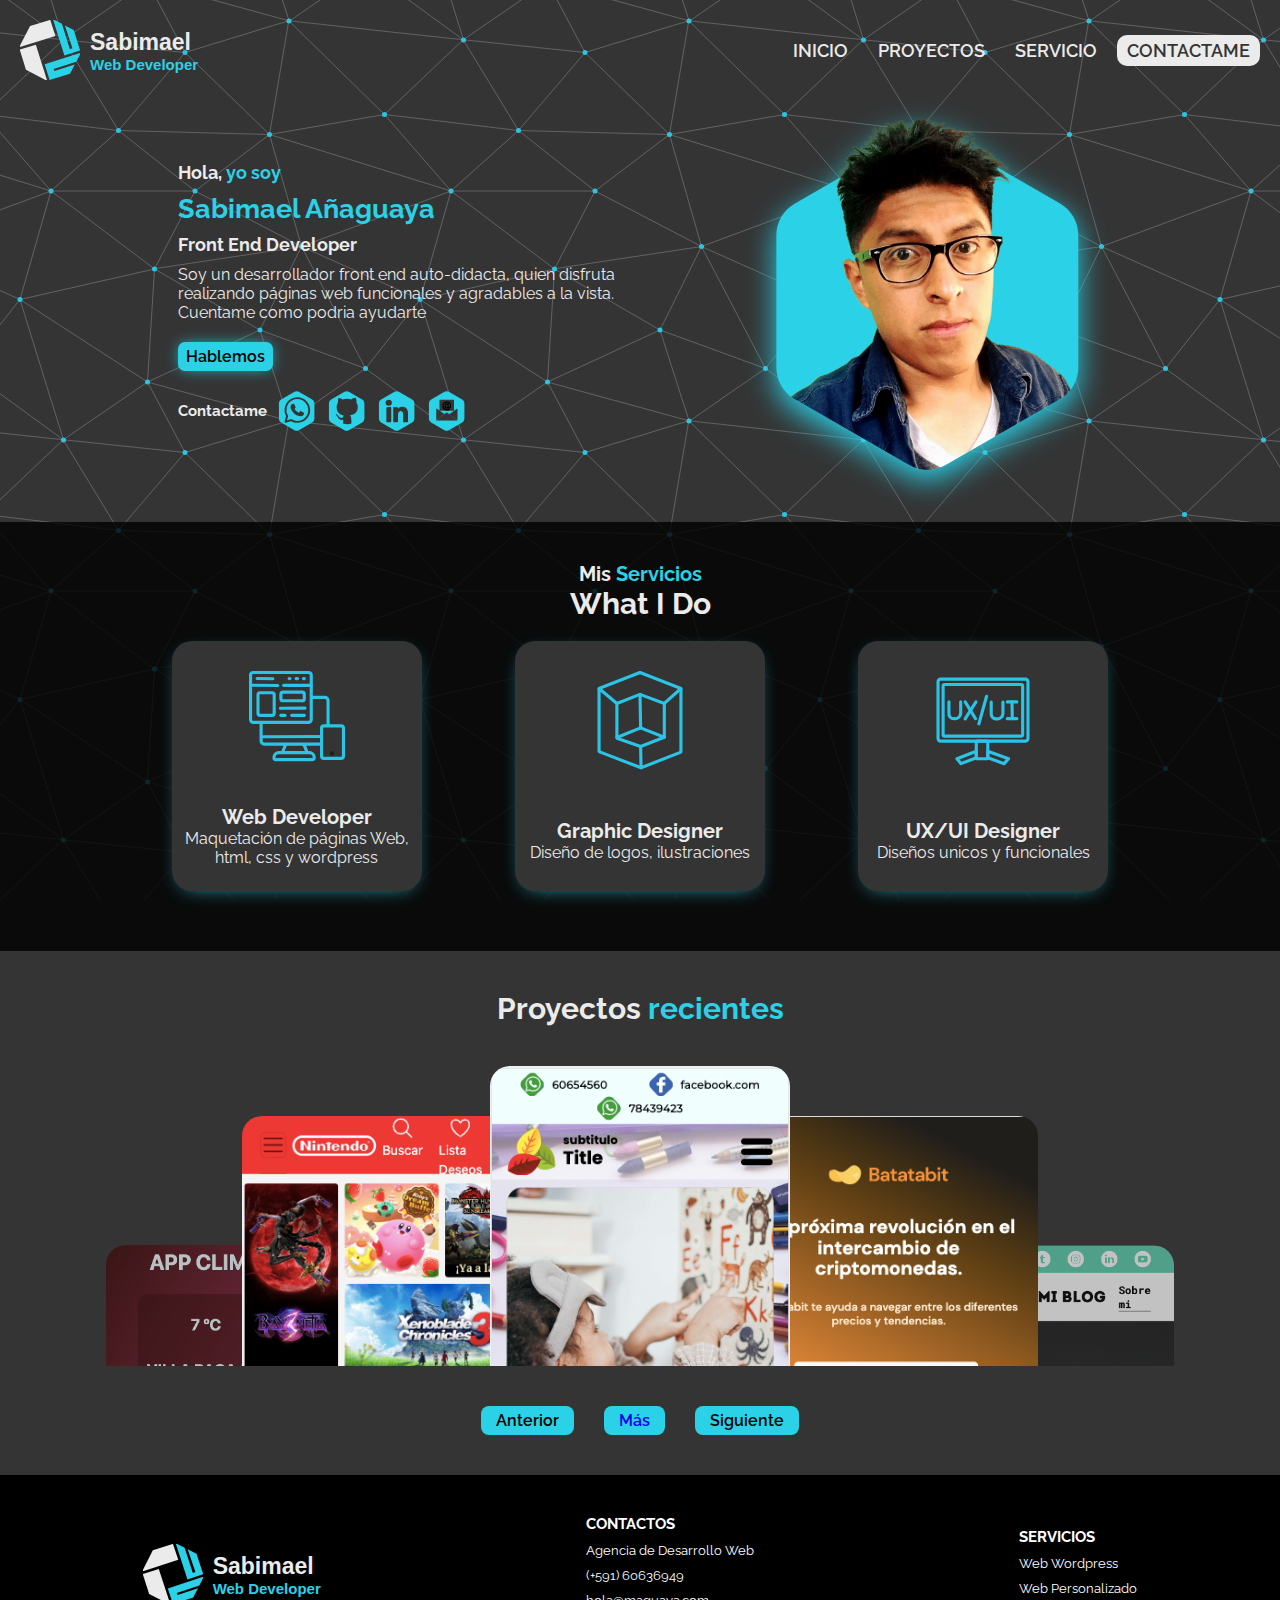
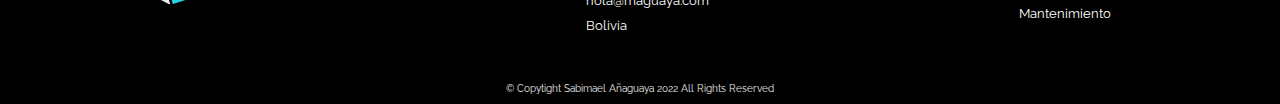
==== index.html @ b4f77e20 "Add files via upload" ====
<!DOCTYPE html>
<html lang="en">
<head>
    <meta charset="UTF-8">
    <meta http-equiv="X-UA-Compatible" content="IE=edge">
    <meta name="viewport" content="width=device-width, initial-scale=1.0">
    <meta name="keywords" content="Sabimael, desarrollador web, frontend developer,diseño web, web design, desarrollo web, Maguaya, creación páginas web, página web"/>
    <meta name="author" content="Sabimael">
    <meta name="description" content="Hola, mi nombre es Sabimael Añaguaya y soy desarrollador front end auto-didacta, disfruto realizandopaginas web funcionales y agradables">
    <meta name="copyright" content="Sabimael Añaguaya" />
    <link rel="canonical" href="https://sabimael.com"/>
    <meta name="robots" content="follow"/>
    <meta name="robots" content="index"/>

    <link rel="icon" type="image/svg" href="./assets/icons/logo.svg"/>
    <link rel="stylesheet" href="main.css">
    <title>Sabimael | Web Developer</title>
</head>

<body>
    <div class="content_loader">
        <img src="./assets/icons/logo.svg" alt="">
    </div>
    <header class="container">
        <nav class="navbar">
            <my-logo 
                img="./assets/icons/logo.svg"
                title="Sabimael"
                subtitle="Web Developer">
            </my-logo>
            <sa-navlist>
                    <li slot="list">
                        <a class="list-link" href="./index.html">INICIO</a>
                    </li>
                    <li slot="list">
                        <a class="list-link" href="./pages/proyectos.html">PROYECTOS</a>
                    </li>
                    <li slot="list">
                        <a class="list-link" href="./pages/MAGUAYA/maguaya.html">SERVICIO</a>
                    </li>
                    <li slot="list">
                        <a class="list-link contactame" href="https://api.whatsapp.com/send?phone=59160636949&text=Hola!,Sabimael me gustaria saber mas sobre tu trabajo">CONTACTAME</a>
                    </li>
                
            </sa-navlist>
        </nav>
    </header>


    <main class="main-container">
        <section class="hero-container">

            <article class="introduce-container">

                <div class="introduce-content">
                    <h3>Hola, <span class="color-font">yo soy</span></h3>
                    <h1>Sabimael Añaguaya</h1>
                    <h3>Front End Developer</h3>
                    <p>Soy un desarrollador front end auto-didacta, quien disfruta realizando páginas web funcionales y agradables a la vista. Cuentame como podria ayudarte</p>
                    
                </div>

                <button>Hablemos</button>

                <div class="social-container">
                    <h2>Contactame</h2>
                    
                    <a class="jump" href="https://api.whatsapp.com/send?phone=59160636949&text=Hola!,Sabimael me gustaria saber mas sobre tu trabajo">
                        <bg-icon img="./assets/icons/whatsapp.svg" ></bg-icon>
                    </a>
                    <a class="jump1" href="https://github.com/SabimaelAnaguaya">
                        <bg-icon img="./assets/icons/github.svg" ></bg-icon>
                    </a>
                    <a class="jump2" href="https://www.linkedin.com/in/sabimael">
                        <bg-icon img="./assets/icons/linkedin.svg" ></bg-icon>
                    </a>
                    <a class="jump3" href="mailto:sabimael.anaguaya@gmail.com">
                        <bg-icon img="./assets/icons/mail.svg" ></bg-icon>
                    </a>
                    
                </div>
            </article>
            <picture class="image-perfil">
                <img-perfil img="./assets/images/photo-perfil.png"></img-perfil>
            </picture>
        </section>
       
        <section class="services-container">
            <h4>Mis <span class="color-font">Servicios</span></h4>
            <h2>What I Do</h2>
            <section class="cards-service-container">
                <card-serv
                    img = "./assets/icons/webdevelopericon.svg"
                    title="Web Developer"
                >Maquetación de páginas Web, html, css y wordpress</card-serv>
                <card-serv
                    img="./assets/icons/graphic.svg"
                    title="Graphic Designer"
                >Diseño de logos, ilustraciones</card-serv>
                <card-serv 
                    img="./assets/icons/uxui.svg"
                    title="UX/UI Designer"
                >Diseños unicos y funcionales</card-serv>
            </section>
        </section>

        <section class="projects-container">
            <h2>Proyectos <span class="color-font">recientes</span></h2>
            
            <div id="carousel" class="carousel">

                <div id='iten_1' class="hideLeft">
                    <img src="./assets/images/BurgosMarka.png">
                </div>
         
                <div id='item_2' class="prevLeftSecond">
                    <img src="./assets/images/appClima.png">
                </div>
         
               <div id='item_3' class="prev">
                 <img src="./assets/images/clonNintendo.png">
               </div>
         
               <div id='item_4' class="selected">
                 <img src="./assets/images/centroInfantil.png">
               </div>
         
               <div id='item_5' class="next">
                 <img src="./assets/images/mobileFirst.png">
               </div>
         
               <div id='item_6' class="nextRightSecond">
                 <img src="./assets/images/portafolioPlantilla.png">
               </div>
         
               <div id='item_7' class="hideRight">
                 <img src="./assets/images/dls-web.png">
               </div>
         
               <div id='item_8' class="hideRight">
                 <img src="./assets/images/Instituto.png">
               </div>
         
             </div>
         
             <div class="buttons">
               <button id="prev">Anterior</button>
               <button><a href="./pages/proyectos.html">Más</a></button>
               <button id="next">Siguiente</button>
             </div>
        </section>
    </main>


    <footer class="footer-container">
        <section >
            <div class="resume">
                <my-logo class="footer-logo"
                img="./assets/icons/logo.svg"
                title="Sabimael"
                subtitle="Web Developer"
                ></my-logo>
                <div class="foot-nav">
                    <h3>CONTACTOS</h3>
                    <p>
                        <a href="">
                            Agencia de Desarrollo Web
                        </a>
                    </p>
                    <a href="https://api.whatsapp.com/send?phone=59160636949&text=Hola!,Sabimael me gustaria saber mas sobre tu trabajo">(+591) 60636949</a>
                    <a href="mailto:sabimael.anaguaya@gmail.com" >hola@maguaya.com</a>
                    <p>Bolivia</p>
                </div>

                <div class="foot-nav">
                    <h3>SERVICIOS</h3>
                    <a href="./pages/MAGUAYA/maguaya.html">Web Wordpress</a>
                    <a href="./pages/MAGUAYA/maguaya.html">Web Personalizado</a>
                    <a href="./pages/MAGUAYA/maguaya.html">Mantenimiento</a>
                </div>

            </div>
        </section>
        <section class="copyright">
            <p>© Copytight Sabimael Añaguaya 2022 All Rights Reserved</p>
        </section>
    </footer>
    <script src="./scripts/carousel.js"></script>
    <script src="./scripts/observador.js"></script>
    <script src="./main.js" type="module"></script>
</body>
</html>
---- main.css ----
@import url('https://fonts.googleapis.com/css2?family=Raleway:wght@400;500;600;700&display=swap');
@import url('./styles/carousel.css');
@import url('./styles/project.css');
:root{
    --primary: #ebebeb;
    --secondary: #343434;
    --enfasis: #2bd1e7;
}
*{
    margin: 0;
    padding: 0;
    box-sizing: border-box;
}
html{
    font-family: 'Raleway', sans-serif;
    font-size: 62.5%;
    color:var(--primary);
}
 ul{
    list-style: none;
 }

a{
    text-decoration: none;
}

body{
    position:absolute;
    width:100%;
    height:100vh;
    background-color: var(--secondary);
    background-attachment: fixed;
    
    background-color: #343434;
    background-image: url("data:image/svg+xml,%3Csvg xmlns='http://www.w3.org/2000/svg' width='400' height='400' viewBox='0 0 800 800'%3E%3Cg fill='none'           stroke='%23EBEBEB' stroke-width='.5'%3E%3Cpath d='M769 229L1037 260.9M927 880L731 737 520 660 309 538 40 599 295 764 126.5 879.5 40 599-197 493 102 382-31 229 126.5 79.5-69-63'/%3E%3Cpath d='M-31 229L237 261 390 382 603 493 308.5 537.5 101.5 381.5M370 905L295 764'/%3E%3Cpath d='M520 660L578 842 731 737 840 599 603 493 520 660 295 764 309 538 390 382 539 269 769 229 577.5 41.5 370 105 295 -36 126.5 79.5 237 261 102 382 40 599 -69 737 127 880'/%3E%3Cpath d='M520-140L578.5 42.5 731-63M603 493L539 269 237 261 370 105M902 382L539 269M390 382L102 382'/%3E%3Cpath d='M-222 42L126.5 79.5 370 105 539 269 577.5 41.5 927 80 769 229 902 382 603 493 731 737M295-36L577.5 41.5M578 842L295 764M40-201L127 80M102 382L-261 269'/%3E%3C/g%3E%3Cg            fill='%232BC4E7'%3E%3Ccircle            cx='769' cy='229' r='5'/%3E%3Ccircle cx='539' cy='269' r='5'/%3E%3Ccircle cx='603' cy='493' r='5'/%3E%3Ccircle cx='731' cy='737' r='5'/%3E%3Ccircle cx='520' cy='660' r='5'/%3E%3Ccircle cx='309' cy='538' r='5'/%3E%3Ccircle cx='295' cy='764' r='5'/%3E%3Ccircle cx='40' cy='599' r='5'/%3E%3Ccircle cx='102' cy='382' r='5'/%3E%3Ccircle cx='127' cy='80' r='5'/%3E%3Ccircle cx='370' cy='105' r='5'/%3E%3Ccircle cx='578' cy='42' r='5'/%3E%3Ccircle cx='237' cy='261' r='5'/%3E%3Ccircle cx='390' cy='382' r='5'/%3E%3C/g%3E%3C/svg%3E");
}


img-perfil{
    --bg-perfil: var(--enfasis);
    filter: drop-shadow(0px 10px 15px var(--enfasis));
}

/* =============================
CONTENT LOADER
================================ */


.content_loader{
    width:100%;
    height:100vh;
    position: fixed;
    z-index: 1001;
    background-color: var(--secondary);
    display: flex;
    justify-content: center;
    align-items: center;
}

.content_loader > img{
    width: 100px;
}

/* =============================
        HEADER SECTION
=============================== */

.navbar{
    width: 100%;
    padding: 20px;
    display: flex;
    justify-content: space-between;
    align-items: center;
    position: absolute;
}

my-logo{
    --title-color: var(--primary);
    --subtitle-color: var(--enfasis);
}
.navbar sa-navlist{
    --bg-list: var(--secondary);
    --bg-lines: var(--primary);
}

.navbar sa-navlist .list-link{
    color: var(--primary);
    border-radius: 10px;
    padding: 5px 10px;
}

.navbar sa-navlist .list-link:hover{
    color: var(--secondary);
    background: var(--primary);
}


.navbar sa-navlist .contactame{
    color: var(--secondary);
    background: var(--primary);
}

.navbar sa-navlist .contactame:hover{
    color: var(--secondary);
    background: var(--enfasis);
}

/* =============================
        MAIN SECTION
=============================== */
.main-container{
    display: flex;
    flex-direction: column;
    align-items: center;
}
.hero-container{
    width: 100%;
    padding:120px 20px 50px 20px;
    max-width: 1050px;
    display: flex;
    flex-wrap: wrap-reverse;
    justify-content: space-around;
    align-items: center;
    gap: 40px;
}

.introduce-container{
    width: 100%;
    min-width: 200px;
    max-width: 450px;
}

.introduce-content{
    display: flex;
    flex-direction: column;
    gap: 10px;
}

.introduce-content h3{
    font-size: 1.8rem;
}

.color-font{
    color: var(--enfasis);
}

.introduce-content h1{
    font-size: 2.7rem;
    color: var(--enfasis);
}

.introduce-content p{
    font-size: 1.6rem;
}

.introduce-container button{
    font-family: inherit;
    font-weight: 600;
    font-size: 1.6rem;
    padding: 5px 8px;
    background-color: var(--enfasis);
    border: none;
    border-radius: 7px;
    margin-top: 20px;
    box-shadow: 0px 0px 15px -3px var(--enfasis);
}

/* ============================= */

.image-perfil{
    width: 100%;
    min-width: 220px;
    max-width: 350px;
}

.image-perfil img{
    width: 100%;
}

/* ====================== */

.social-container{
    height: 40px;
    margin-top: 20px;
    display: flex;
    align-items: center;
    gap: 10px;
}
.social-container a{
    height: 100%;
}

bg-icon{
    --bg-color: var(--enfasis);
}

.jump{
    animation: jump infinite 3s;
    animation-delay: 0s;
}
.jump1{
    animation: jump infinite 3s;
    animation-delay: .5s;
}
.jump2{
    animation: jump infinite 3s;
    animation-delay: 1s;
}
.jump3{
    animation: jump infinite 3s;
    animation-delay: 1.5s;
}



/* =========================
SERVICES SECTION
=========================== */

card-serv{
    opacity: 0;
    transform: translateX(-100px);
    transition: all .5s ease;
}

.services-container{
    width: 100%;
    background: rgba(0, 0, 0, 0.8);
    padding: 40px 20px;
    text-align: center;
}

.services-container > h2{
    font-size: 3rem;
}

.services-container > h4{
    font-size: 2rem;
}
.cards-service-container{
    width: 100%;
    padding:20px;
    max-width: 1050px;
    display: flex;
    flex-wrap: wrap;
    gap: 20px;
    justify-content: space-around;
    margin: auto;
}

/* =================================
    PROJECTS SECTION
==================================== */

.projects-container{
    width: 100%;
    padding: 40px 20px;
    text-align: center;
}

.projects-container > h2{
    font-size: 3rem;
    margin-bottom: 40px;
}


/* =================================
    FOOTER CONTAINER
==================================== */

.footer-container{
    width: 100%;
    position: relative;
    background: black;
    
}

.resume{
    display: flex;
    flex-wrap: wrap;
    padding: 40px 20px;
    gap: 20px;
    align-items: center;
    justify-content: space-around;
}
.foot-nav{
    width: fit-content;
    display: flex;
    flex-direction: column;
    gap: 10px;
    font-size: 1.3rem;
    color: white;   
}

.foot-nav a{
    color: white;
    cursor: pointer;
}



.copyright{
    width: 100%;
    display: flex;
    justify-content: center;
    align-items: center;
    padding: 10px 20px;
    background: black;
}

.show{
    opacity: 1;
    transform: translateX(0);
    transition: all .5s ease;
}


@keyframes jump {
    0%{
        transform: translateY(0);
    }
    50%{
        transform: translateY(-10px);
    }
    70%{
        transform: translateY(-11px);
    }
    100%{
        transform: translateY(0);
    }
}
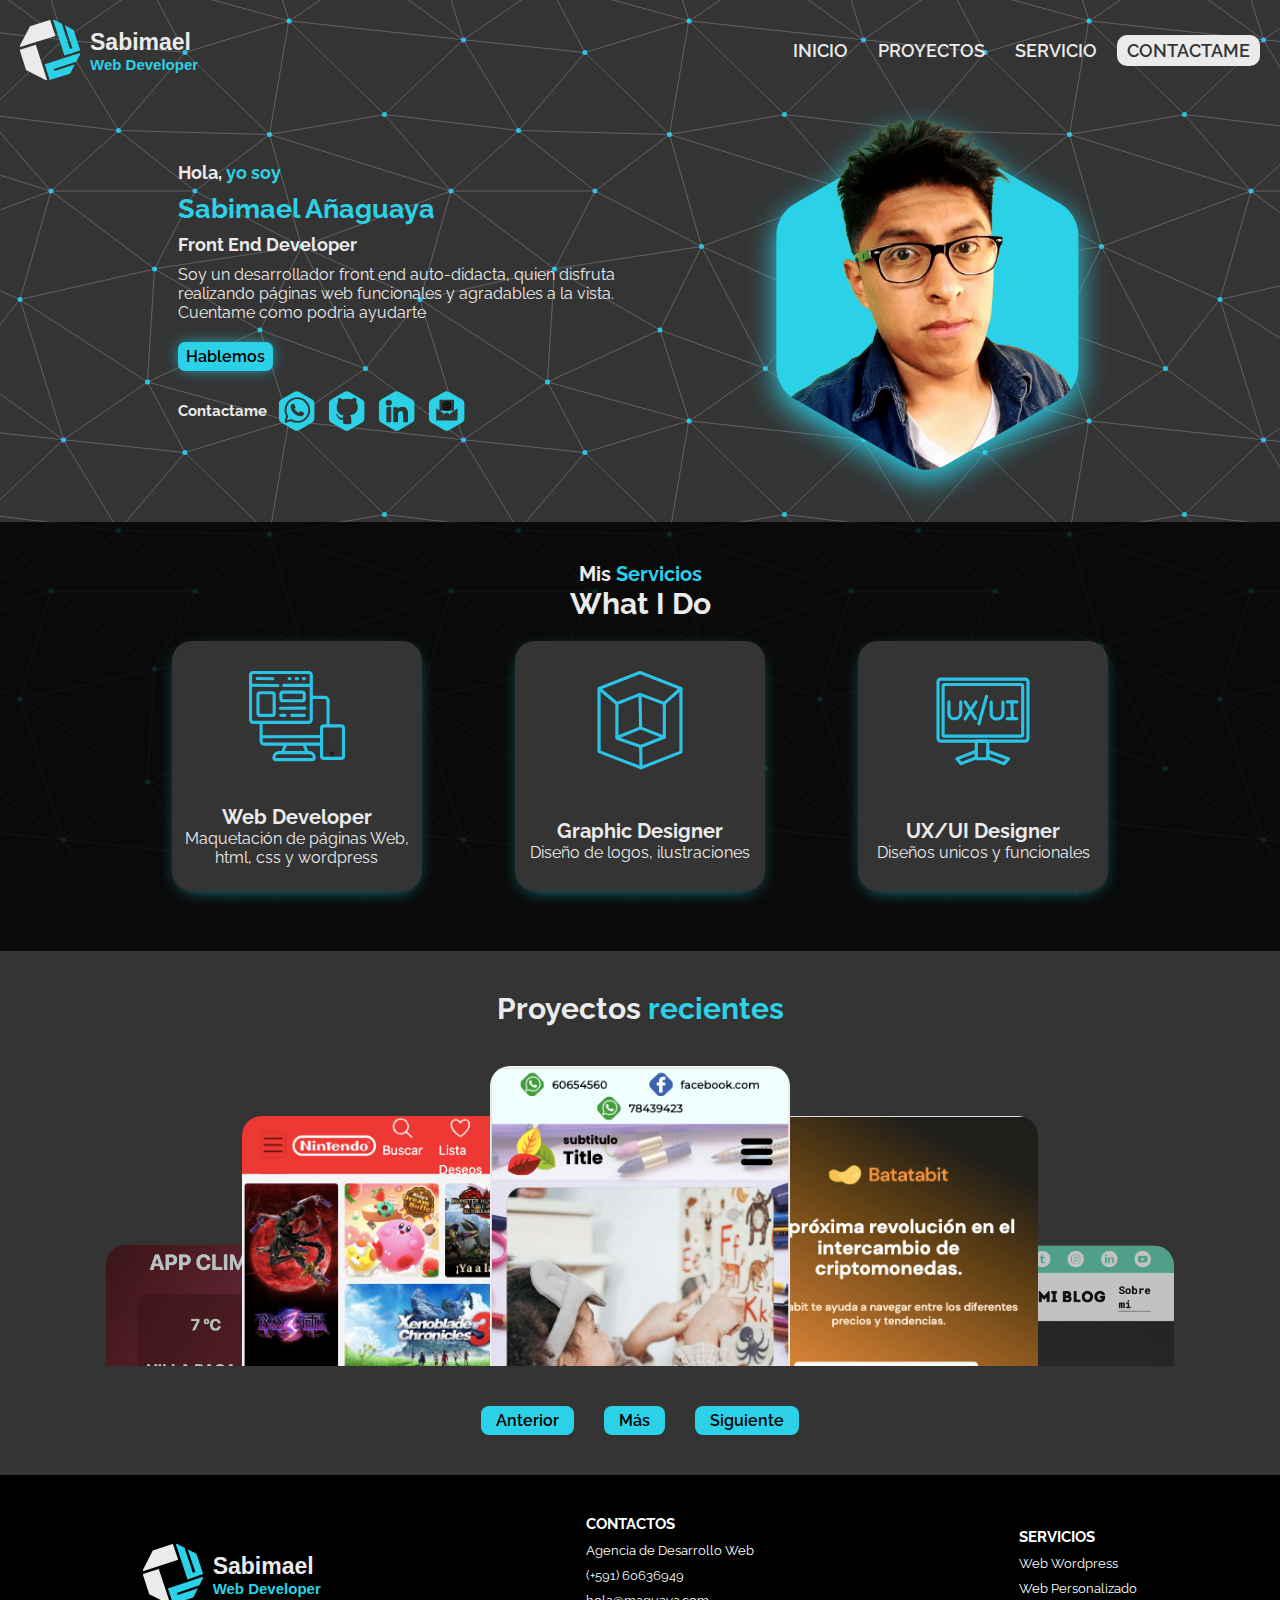
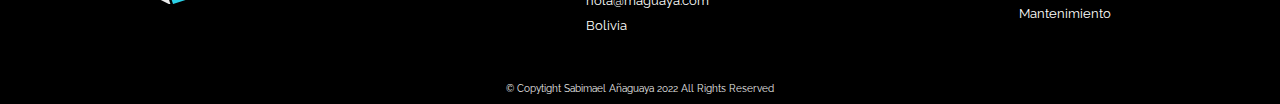
==== commit 56dbe803: "some changes" ====
--- a/index.html
+++ b/index.html
@@ -145,7 +145,7 @@
          
              <div class="buttons">
                <button id="prev">Anterior</button>
-               <button><a href="./pages/proyectos.html">Más</a></button>
+               <button><a class="btn-pj" href="./pages/proyectos.html">Más</a></button>
                <button id="next">Siguiente</button>
              </div>
         </section>
--- a/main.css
+++ b/main.css
@@ -263,7 +263,9 @@
     margin-bottom: 40px;
 }
 
-
+.btn-pj{
+    color: black;
+}
 /* =================================
     FOOTER CONTAINER
 ==================================== */
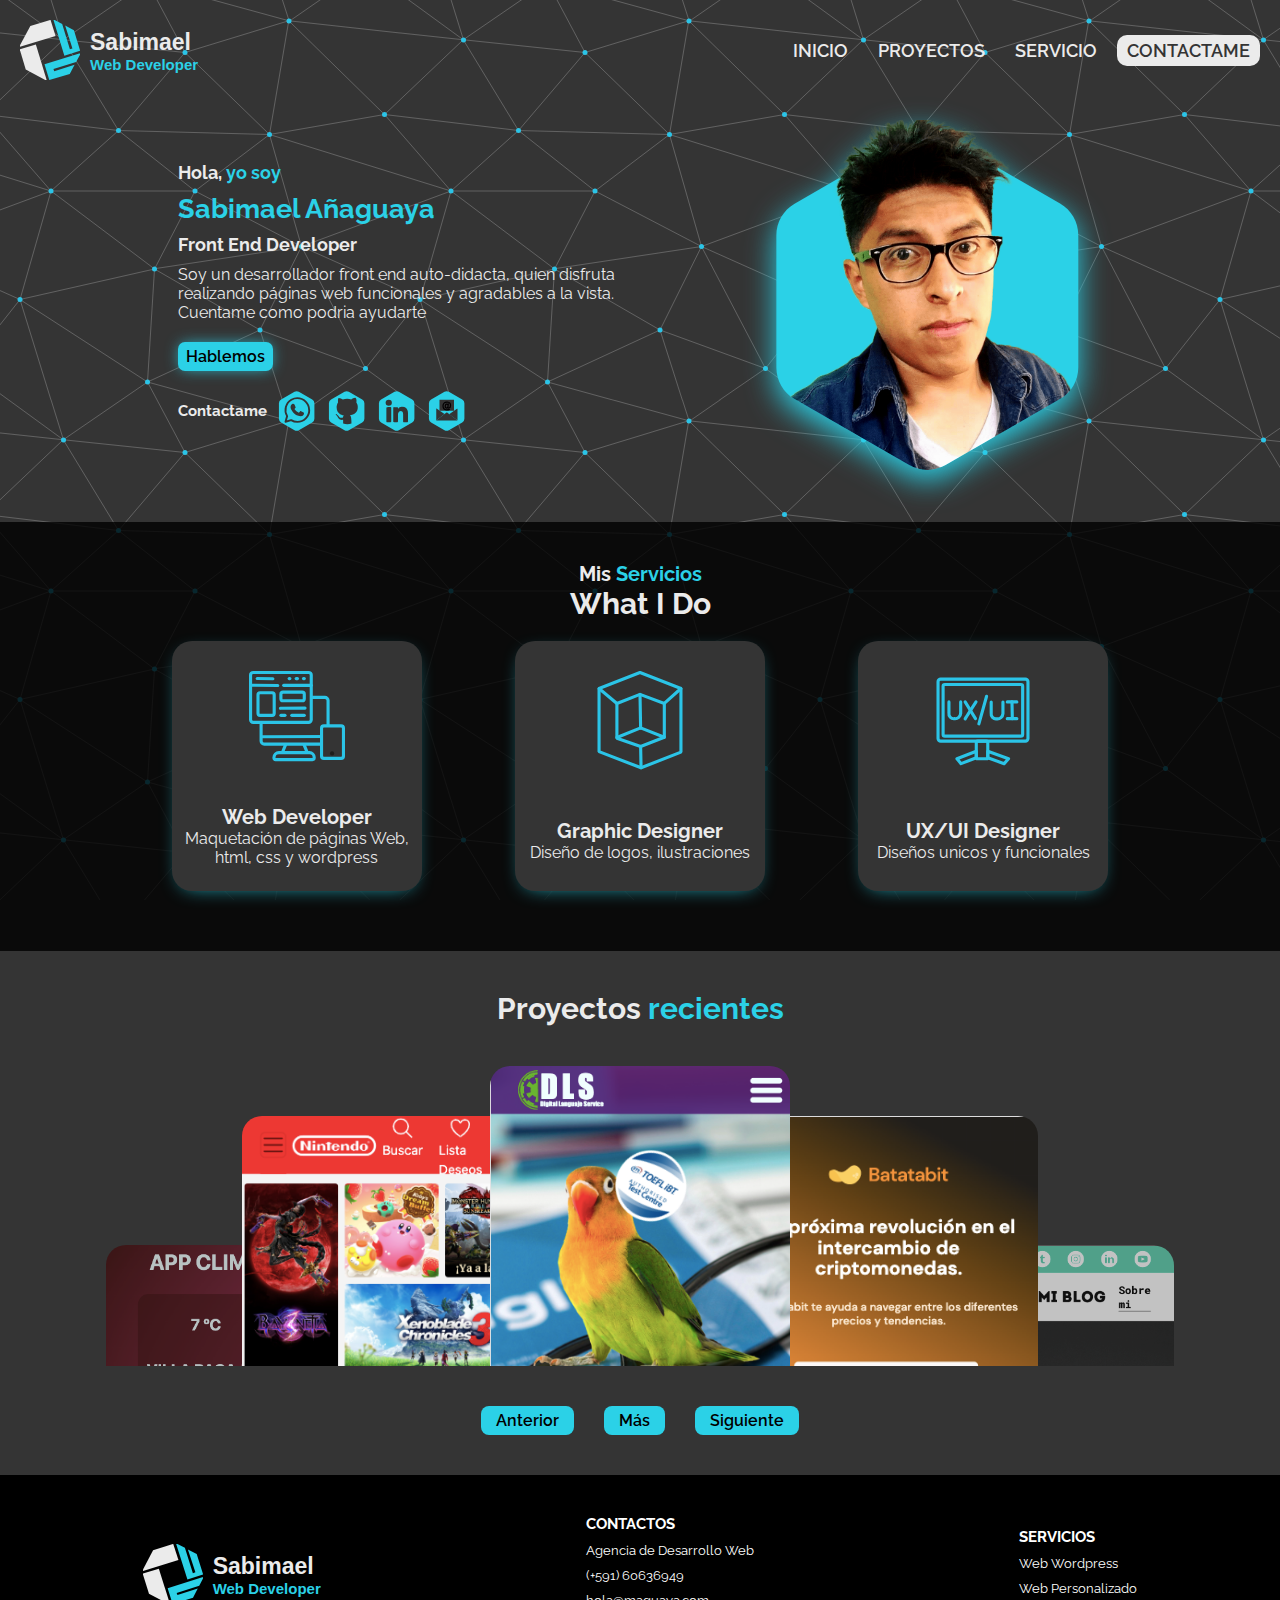
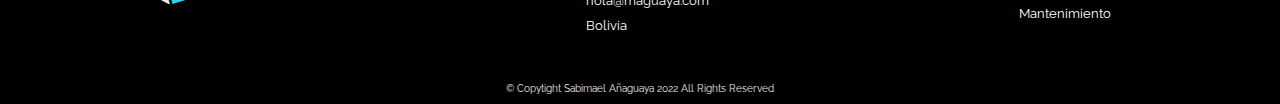
==== commit 458326f8: "change image" ====
--- a/index.html
+++ b/index.html
@@ -122,7 +122,7 @@
                </div>
          
                <div id='item_4' class="selected">
-                 <img src="./assets/images/centroInfantil.png">
+                 <img src="./assets/images/dls-web.png">
                </div>
          
                <div id='item_5' class="next">
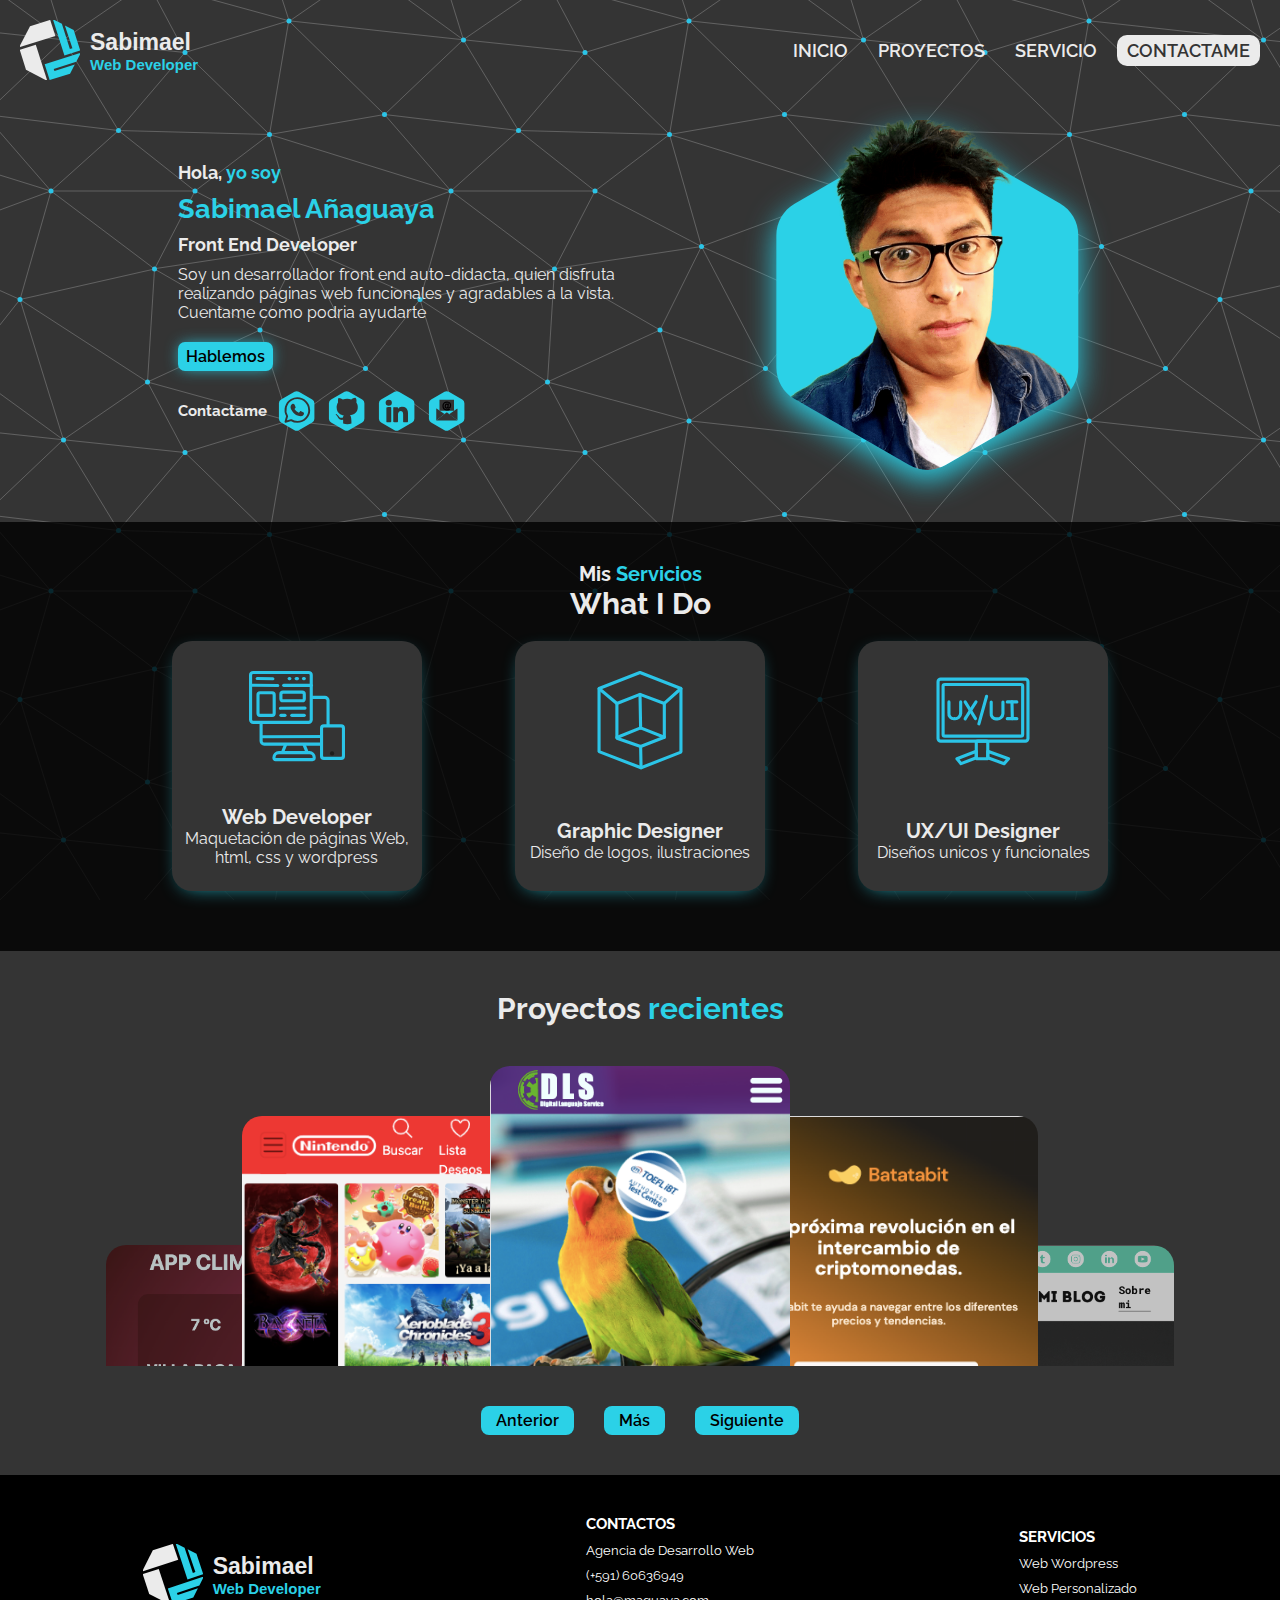
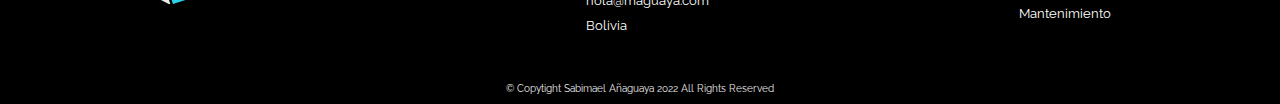
==== commit dd2942de: "add new links to maguaya" ====
--- a/index.html
+++ b/index.html
@@ -36,7 +36,7 @@
                         <a class="list-link" href="./pages/proyectos.html">PROYECTOS</a>
                     </li>
                     <li slot="list">
-                        <a class="list-link" href="./pages/MAGUAYA/maguaya.html">SERVICIO</a>
+                        <a class="list-link" href="https://www.maguaya.sabimael.com/">SERVICIO</a>
                     </li>
                     <li slot="list">
                         <a class="list-link contactame" href="https://api.whatsapp.com/send?phone=59160636949&text=Hola!,Sabimael me gustaria saber mas sobre tu trabajo">CONTACTAME</a>
@@ -163,7 +163,7 @@
                 <div class="foot-nav">
                     <h3>CONTACTOS</h3>
                     <p>
-                        <a href="">
+                        <a href="https://www.maguaya.sabimael.com/">
                             Agencia de Desarrollo Web
                         </a>
                     </p>
@@ -174,9 +174,9 @@
 
                 <div class="foot-nav">
                     <h3>SERVICIOS</h3>
-                    <a href="./pages/MAGUAYA/maguaya.html">Web Wordpress</a>
-                    <a href="./pages/MAGUAYA/maguaya.html">Web Personalizado</a>
-                    <a href="./pages/MAGUAYA/maguaya.html">Mantenimiento</a>
+                    <a href="https://www.maguaya.sabimael.com/">Web Wordpress</a>
+                    <a href="https://www.maguaya.sabimael.com/">Web Personalizado</a>
+                    <a href="https://www.maguaya.sabimael.com/">Mantenimiento</a>
                 </div>
 
             </div>
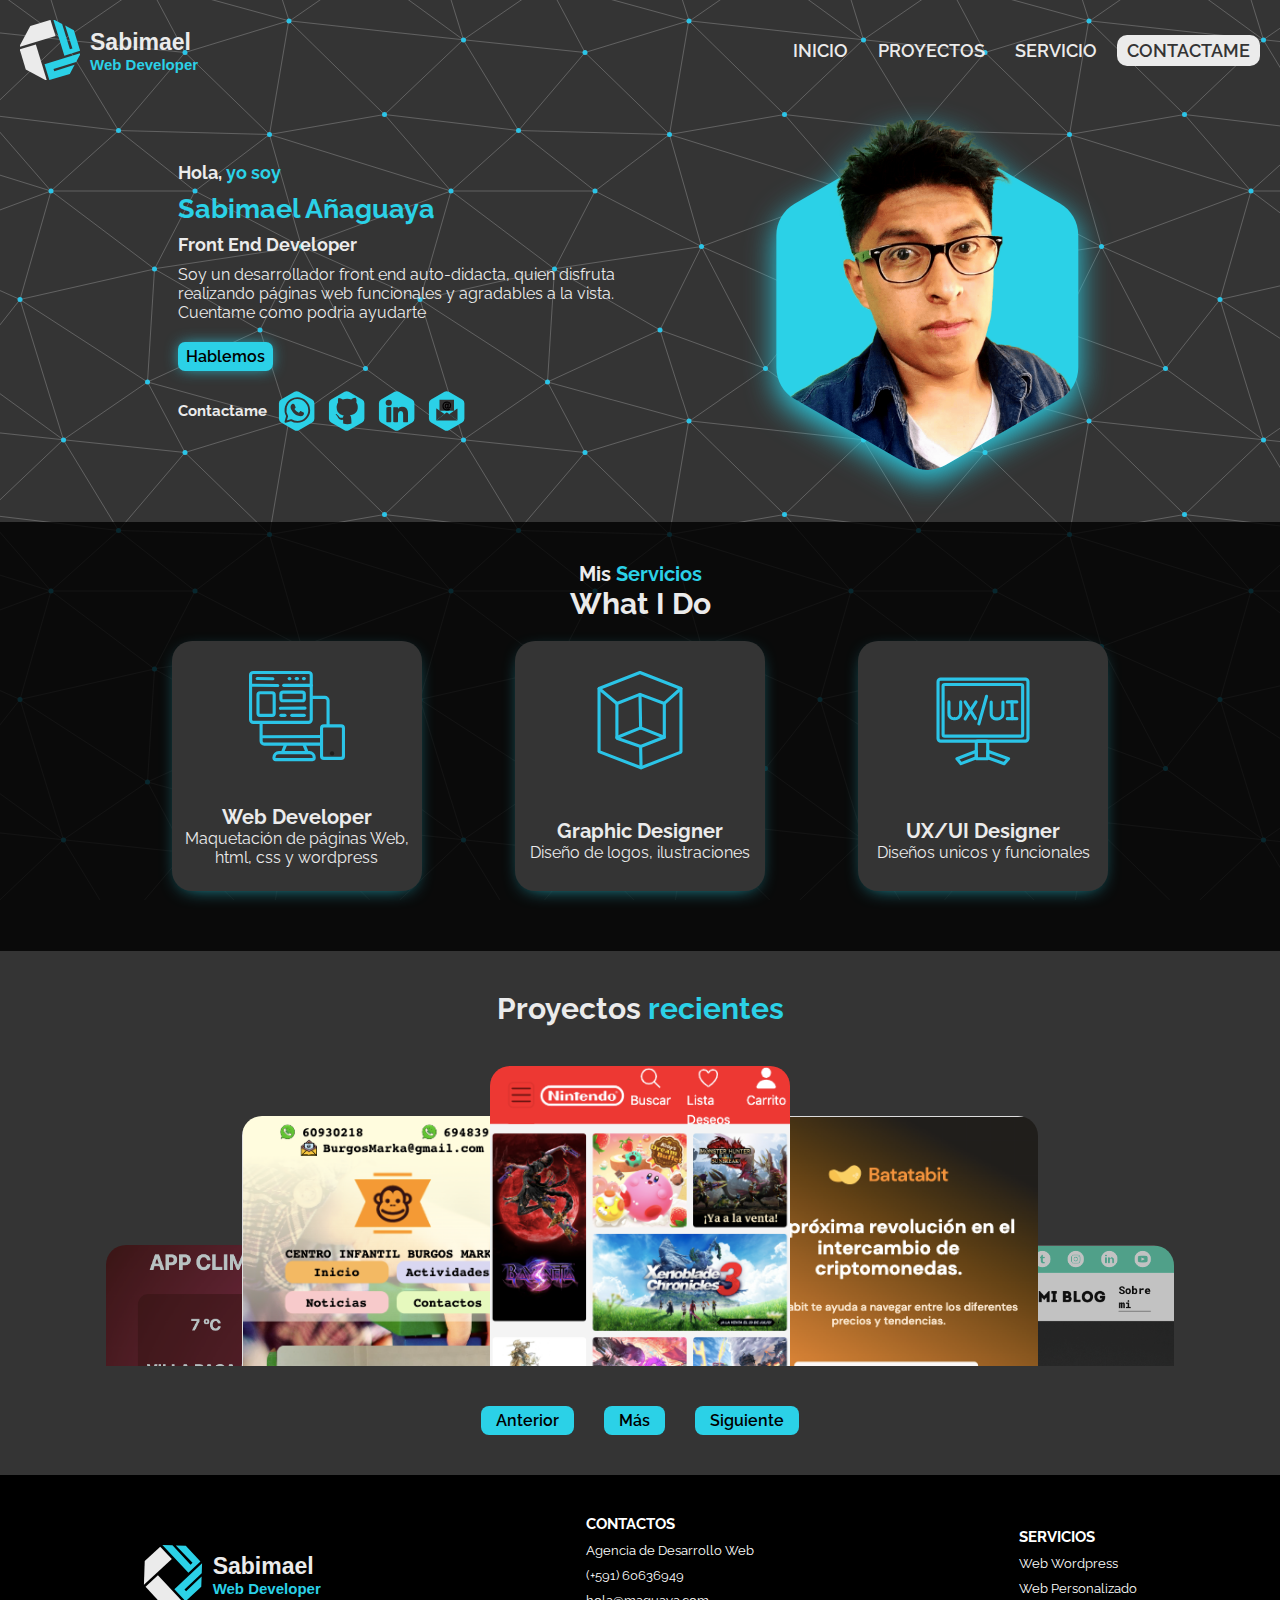
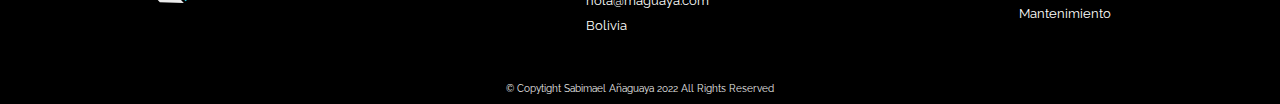
==== commit 87e93e2d: "add" ====
--- a/index.html
+++ b/index.html
@@ -36,7 +36,7 @@
                         <a class="list-link" href="./pages/proyectos.html">PROYECTOS</a>
                     </li>
                     <li slot="list">
-                        <a class="list-link" href="https://www.maguaya.sabimael.com/">SERVICIO</a>
+                        <a class="list-link" href="https://maguaya.sabimael.com/">SERVICIO</a>
                     </li>
                     <li slot="list">
                         <a class="list-link contactame" href="https://api.whatsapp.com/send?phone=59160636949&text=Hola!,Sabimael me gustaria saber mas sobre tu trabajo">CONTACTAME</a>
@@ -118,11 +118,11 @@
                 </div>
          
                <div id='item_3' class="prev">
-                 <img src="./assets/images/clonNintendo.png">
+                 <img src="./assets/images/BurgosMarka.png">
                </div>
          
                <div id='item_4' class="selected">
-                 <img src="./assets/images/dls-web.png">
+                 <img src="./assets/images/clonNintendo.png">
                </div>
          
                <div id='item_5' class="next">
@@ -174,9 +174,9 @@
 
                 <div class="foot-nav">
                     <h3>SERVICIOS</h3>
-                    <a href="https://www.maguaya.sabimael.com/">Web Wordpress</a>
-                    <a href="https://www.maguaya.sabimael.com/">Web Personalizado</a>
-                    <a href="https://www.maguaya.sabimael.com/">Mantenimiento</a>
+                    <a href="https://maguaya.sabimael.com/">Web Wordpress</a>
+                    <a href="https://maguaya.sabimael.com/">Web Personalizado</a>
+                    <a href="https://maguaya.sabimael.com/">Mantenimiento</a>
                 </div>
 
             </div>
